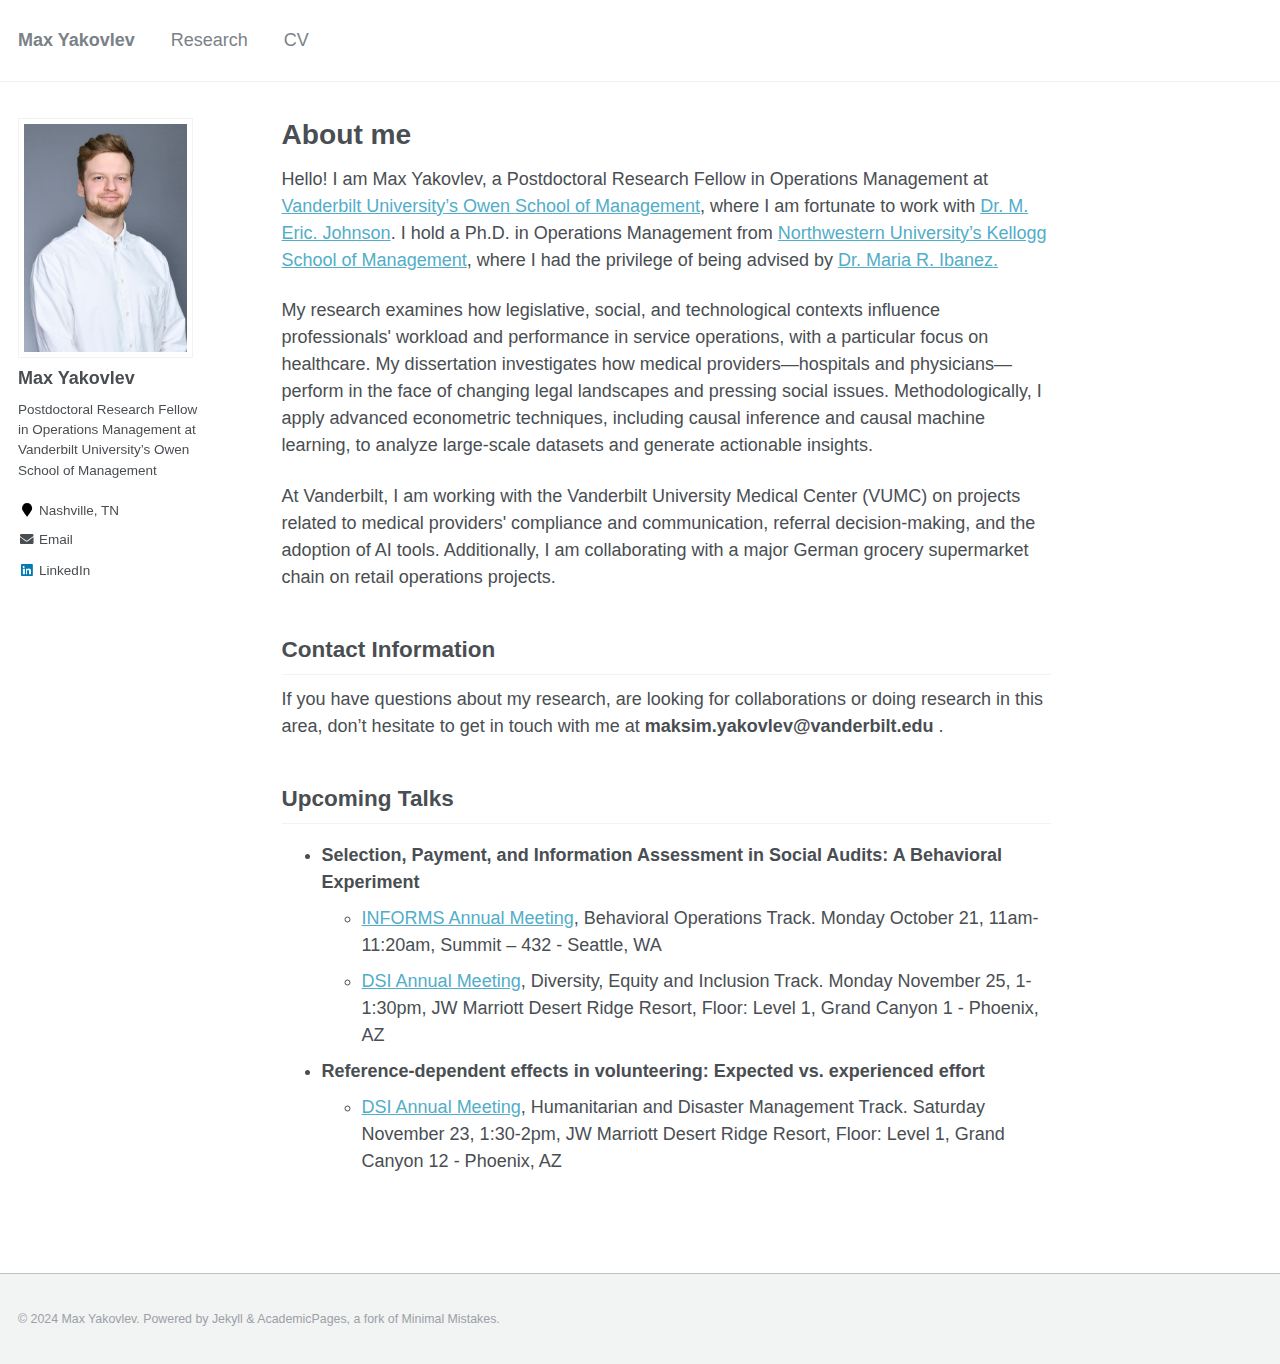
==== index.html @ 14896a66 "fixed urls" ====
<!DOCTYPE html>
<html lang="en" class="js">
<head>
 <link href="https://cdnjs.cloudflare.com/ajax/libs/font-awesome/5.15.4/css/all.min.css" rel="stylesheet">
 <meta charset="utf-8">
 <title>About me - Max Yakovlev</title>
 <!-- SEO Meta Tags -->
 <meta property="og:locale" content="en-US">
 <meta property="og:site_name" content="Max Yakovlev">
 <meta property="og:title" content="About me">
 <meta property="og:url" content="https://maxyakovlevs.github.io/">
 <meta property="og:description" content="About me">
 <link rel="canonical" href="https://maxyakovlevs.github.io/">
 <!-- Page Metadata -->
 <meta name="viewport" content="width=device-width, initial-scale=1.0">
 <meta name="HandheldFriendly" content="True">
 <meta name="MobileOptimized" content="320">
 <!-- Stylesheets -->
 <link rel="stylesheet" href="About%20me%20-%20files/main.css">
 <link rel="stylesheet" href="About%20me%20-%20files/academicons.css">
 <!-- Theme Color -->
 <meta name="theme-color" content="#ffffff">
 <!-- MathJax Config -->
 <script type="text/x-mathjax-config">
  MathJax.Hub.Config({
      TeX: { equationNumbers: { autoNumber: "all" } },
      tex2jax: {
          inlineMath: [ ['$','$'], ["\\(","\\)"] ],
          processEscapes: true
      }
  });
 </script>
 <script src="About%20me%20-%20files/MathJax.js" async></script>
</head>
<body>
<!-- Navigation -->
<div class="masthead">
 <div class="masthead__inner-wrap">
  <nav id="site-nav" class="greedy-nav">
   <ul class="visible-links">
    <li><a href="https://maxyakovlevs.github.io/">Max Yakovlev</a></li>
    <li><a href="https://maxyakovlevs.github.io/Research.html">Research</a></li>
    <li><a href="https://maxyakovlevs.github.io/CV.html">CV</a></li>
   </ul>
  </nav>
 </div>
</div>

<!-- Main Content -->
<div id="main" role="main">
 <div class="sidebar sticky">
  <div itemscope itemtype="http://schema.org/Person">
   <div class="author__avatar">
    <img src="About%20me%20-%20files/formalsolo2023.jpg" alt="Max Yakovlev">
   </div>
   <div class="author__content">
    <h3 class="author__name">Max Yakovlev</h3>
    <p class="author__bio">Postdoctoral Research Fellow in Operations Management at Vanderbilt University’s Owen School of Management</p>
   </div>
   <div class="author__urls-wrapper">
    <ul class="author__urls social-icons">
     <li><i class="fa fa-fw fa-map-marker" aria-hidden="true"></i> Nashville, TN</li>
     <li><a href="mailto:maksim.yakovlev@vanderbilt.edu"><i class="fas fa-fw fa-envelope" aria-hidden="true"></i> Email</a></li>
     <li><a href="https://www.linkedin.com/in/maxyakovlev3/"><i class="fab fa-fw fa-linkedin" aria-hidden="true"></i> LinkedIn</a></li>
    </ul>
   </div>
  </div>
 </div>

 <!-- About Section -->
 <article class="page">
  <header>
   <h1>About me</h1>
  </header>
  <section class="page__content"><p>Hello! I am Max Yakovlev, a Postdoctoral Research Fellow in Operations
   Management at <a href="https://business.vanderbilt.edu/">Vanderbilt University’s Owen School of Management</a>,
   where I am fortunate to work with <a href="https://business.vanderbilt.edu/bio/m-eric-johnson/"> Dr. M.
   Eric. Johnson</a>. I hold a Ph.D. in Operations Management
   from <a href="https://www.kellogg.northwestern.edu/">Northwestern University’s Kellogg School of Management</a>,
   where I had the privilege of being advised by <a href="https://www.kellogg.northwestern.edu/faculty/directory/ibanez_maria/">Dr.
   Maria R. Ibanez.</a></p>
 <p>My research examines how legislative, social, and technological contexts influence professionals'
  workload and performance in service operations,
  with a particular focus on healthcare. My dissertation investigates how medical providers—hospitals and
  physicians—perform in the face of changing legal landscapes and pressing social issues. Methodologically,
  I apply advanced econometric techniques, including causal inference and causal machine learning, to analyze
  large-scale datasets and generate actionable insights.</p>
 <p>At Vanderbilt, I am working with the Vanderbilt University Medical Center (VUMC) on projects related to medical
  providers' compliance and communication, referral decision-making, and the adoption of AI tools. Additionally,
  I am collaborating with a major German grocery supermarket chain on retail operations projects.</p>
   <h2 id="contact-information">Contact Information</h2>
   <p>If you have questions about my research, are looking for collaborations or
 doing research in this area, don’t hesitate to get in touch with me at <strong>maksim.yakovlev@vanderbilt.edu </strong>
    .</p><h2 id="upcoming-talks">Upcoming Talks</h2><ul><li><strong>Selection, Payment, and Information
    Assessment in Social Audits: A Behavioral Experiment</strong>
    <ul><li><a href="https://meetings.informs.org/wordpress/seattle2024/">INFORMS Annual Meeting</a>, Behavioral Operations Track.
     Monday October 21, 11am-11:20am, Summit – 432 - Seattle, WA</li>
     <li><a href="https://decisionsciences.org/conference/2024-annual-conference/">DSI Annual Meeting</a>,
 Diversity, Equity and Inclusion Track. Monday November 25, 1-1:30pm, JW
 Marriott Desert Ridge Resort, Floor: Level 1, Grand Canyon 1 - Phoenix,
 AZ</li></ul></li><li><strong>Reference-dependent effects in volunteering: Expected vs. experienced effort</strong>
    <ul><li><a href="https://decisionsciences.org/conference/2024-annual-conference/">DSI Annual Meeting</a>,
 Humanitarian and Disaster Management Track. Saturday November 23,
1:30-2pm, JW Marriott Desert Ridge Resort, Floor: Level 1, Grand Canyon
12 - Phoenix, AZ</li></ul></li></ul></section>
  <footer class="page__meta"></footer></article></div><div class="page__footer"><footer> <!-- start custom footer snippets --> <!-- end custom footer snippets --><div class="page__footer-follow"><ul class="social-icons"></ul></div><div class="page__footer-copyright">© 2024 Max Yakovlev. Powered by <a href="http://jekyllrb.com/" rel="nofollow">Jekyll</a> &amp; <a href="https://github.com/academicpages/academicpages.github.io">AcademicPages</a>, a fork of <a href="https://mademistakes.com/work/minimal-mistakes-jekyll-theme/" rel="nofollow">Minimal Mistakes</a>.</div></footer></div><script src="About%20me%20-%20files/main.min.js"></script> <script> (function(i, s, o, g, r, a, m){i['GoogleAnalyticsObject']=r;i[r]=i[r]||function(){ (i[r].q=i[r].q||[]).push(arguments)},i[r].l=1*new Date();a=s.createElement(o), m=s.getElementsByTagName(o)[0];a.async=1;a.src=g;m.parentNode.insertBefore(a,m) })(window,document,'script','//www.google-analytics.com/analytics.js','ga'); ga('create', '', 'auto'); ga('send', 'pageview'); </script>
</body></html>
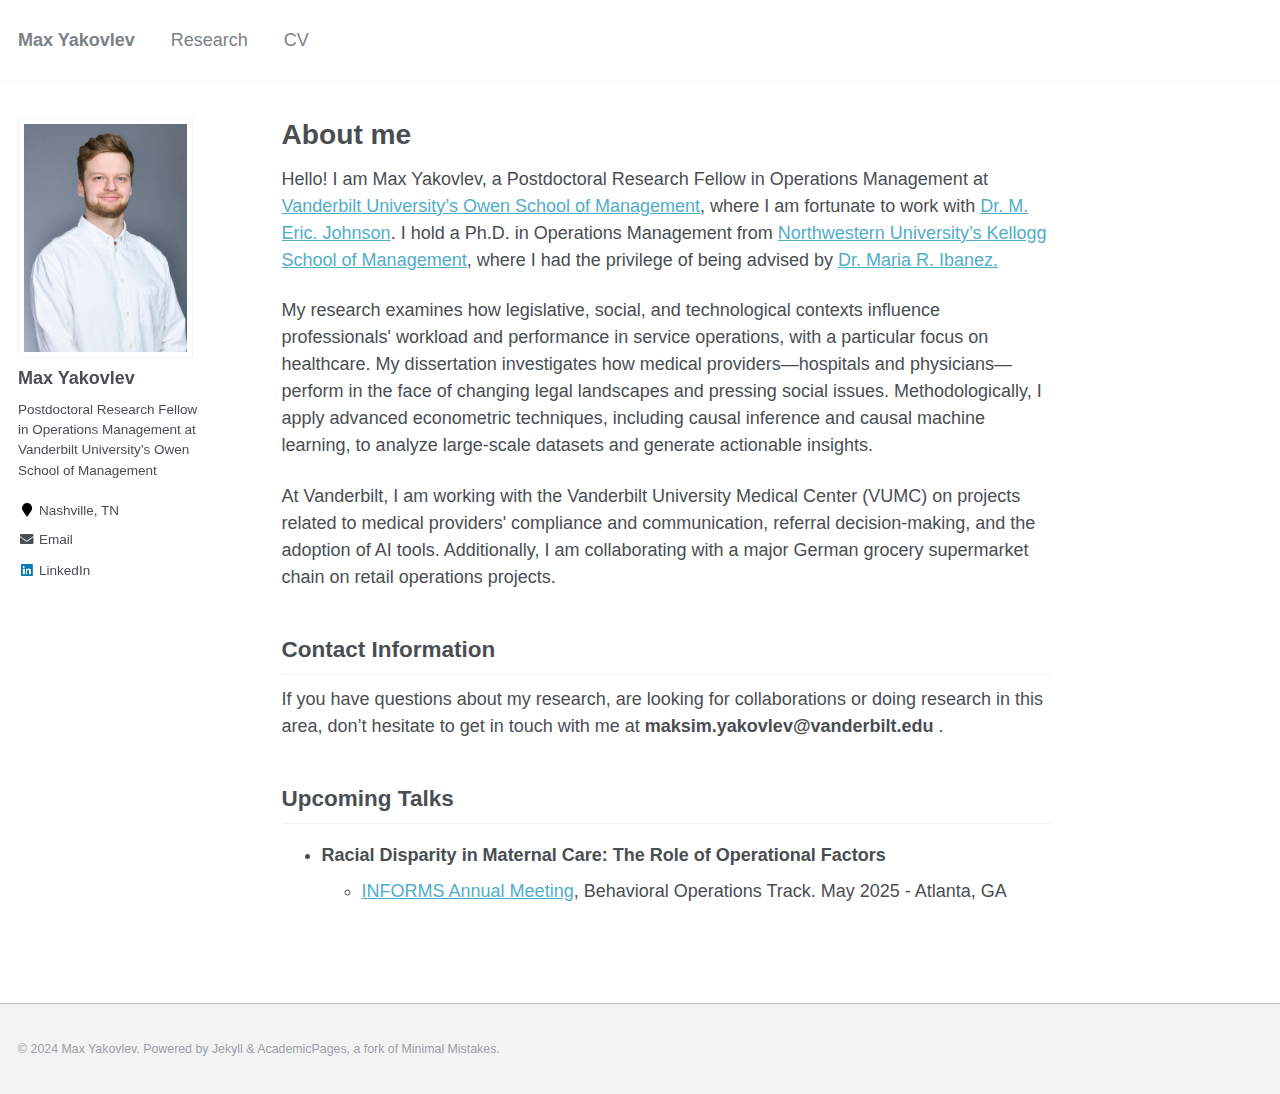
==== commit 78351e09: "Update index.html" ====
--- a/index.html
+++ b/index.html
@@ -91,17 +91,9 @@
    <h2 id="contact-information">Contact Information</h2>
    <p>If you have questions about my research, are looking for collaborations or
  doing research in this area, don’t hesitate to get in touch with me at <strong>maksim.yakovlev@vanderbilt.edu </strong>
-    .</p><h2 id="upcoming-talks">Upcoming Talks</h2><ul><li><strong>Selection, Payment, and Information
-    Assessment in Social Audits: A Behavioral Experiment</strong>
+    .</p><h2 id="upcoming-talks">Upcoming Talks</h2><ul><li><strong>Racial Disparity in Maternal Care: The Role of Operational Factors</strong>
     <ul><li><a href="https://meetings.informs.org/wordpress/seattle2024/">INFORMS Annual Meeting</a>, Behavioral Operations Track.
-     Monday October 21, 11am-11:20am, Summit – 432 - Seattle, WA</li>
-     <li><a href="https://decisionsciences.org/conference/2024-annual-conference/">DSI Annual Meeting</a>,
- Diversity, Equity and Inclusion Track. Monday November 25, 1-1:30pm, JW
- Marriott Desert Ridge Resort, Floor: Level 1, Grand Canyon 1 - Phoenix,
- AZ</li></ul></li><li><strong>Reference-dependent effects in volunteering: Expected vs. experienced effort</strong>
-    <ul><li><a href="https://decisionsciences.org/conference/2024-annual-conference/">DSI Annual Meeting</a>,
- Humanitarian and Disaster Management Track. Saturday November 23,
-1:30-2pm, JW Marriott Desert Ridge Resort, Floor: Level 1, Grand Canyon
-12 - Phoenix, AZ</li></ul></li></ul></section>
+     May 2025 - Atlanta, GA</li></ul>
+    </li></ul></section>
   <footer class="page__meta"></footer></article></div><div class="page__footer"><footer> <!-- start custom footer snippets --> <!-- end custom footer snippets --><div class="page__footer-follow"><ul class="social-icons"></ul></div><div class="page__footer-copyright">© 2024 Max Yakovlev. Powered by <a href="http://jekyllrb.com/" rel="nofollow">Jekyll</a> &amp; <a href="https://github.com/academicpages/academicpages.github.io">AcademicPages</a>, a fork of <a href="https://mademistakes.com/work/minimal-mistakes-jekyll-theme/" rel="nofollow">Minimal Mistakes</a>.</div></footer></div><script src="About%20me%20-%20files/main.min.js"></script> <script> (function(i, s, o, g, r, a, m){i['GoogleAnalyticsObject']=r;i[r]=i[r]||function(){ (i[r].q=i[r].q||[]).push(arguments)},i[r].l=1*new Date();a=s.createElement(o), m=s.getElementsByTagName(o)[0];a.async=1;a.src=g;m.parentNode.insertBefore(a,m) })(window,document,'script','//www.google-analytics.com/analytics.js','ga'); ga('create', '', 'auto'); ga('send', 'pageview'); </script>
-</body></html>+</body></html>
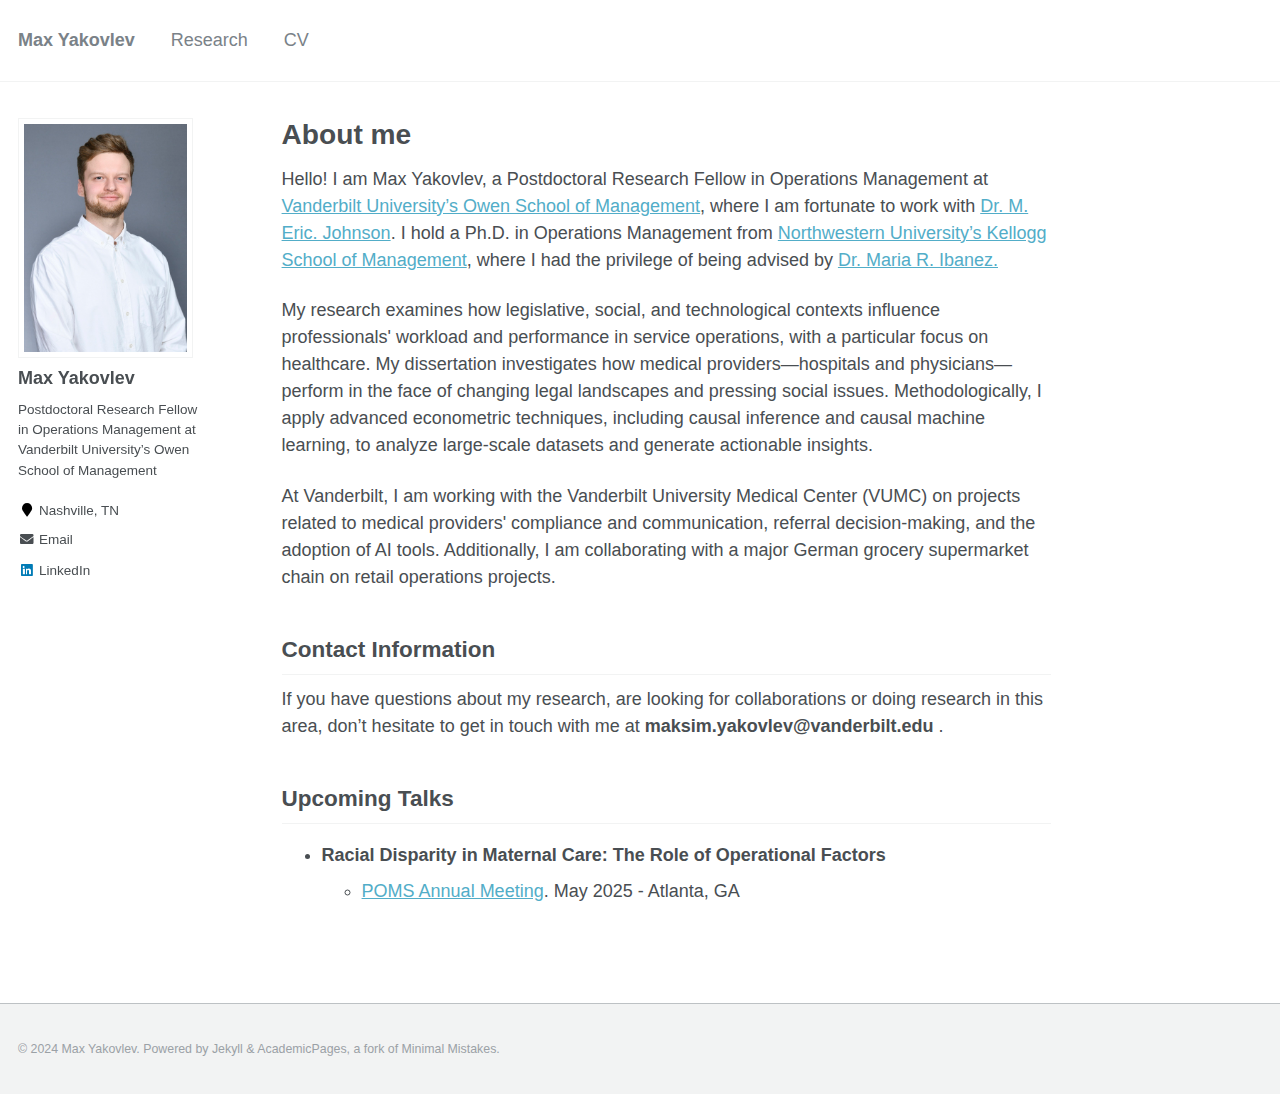
==== commit 3f70e675: "Update index.html" ====
--- a/index.html
+++ b/index.html
@@ -92,7 +92,7 @@
    <p>If you have questions about my research, are looking for collaborations or
  doing research in this area, don’t hesitate to get in touch with me at <strong>maksim.yakovlev@vanderbilt.edu </strong>
     .</p><h2 id="upcoming-talks">Upcoming Talks</h2><ul><li><strong>Racial Disparity in Maternal Care: The Role of Operational Factors</strong>
-    <ul><li><a href="https://meetings.informs.org/wordpress/seattle2024/">INFORMS Annual Meeting</a>, Behavioral Operations Track.
+    <ul><li><a href="https://meetings.informs.org/wordpress/seattle2024/">POMS Annual Meeting</a>.
      May 2025 - Atlanta, GA</li></ul>
     </li></ul></section>
   <footer class="page__meta"></footer></article></div><div class="page__footer"><footer> <!-- start custom footer snippets --> <!-- end custom footer snippets --><div class="page__footer-follow"><ul class="social-icons"></ul></div><div class="page__footer-copyright">© 2024 Max Yakovlev. Powered by <a href="http://jekyllrb.com/" rel="nofollow">Jekyll</a> &amp; <a href="https://github.com/academicpages/academicpages.github.io">AcademicPages</a>, a fork of <a href="https://mademistakes.com/work/minimal-mistakes-jekyll-theme/" rel="nofollow">Minimal Mistakes</a>.</div></footer></div><script src="About%20me%20-%20files/main.min.js"></script> <script> (function(i, s, o, g, r, a, m){i['GoogleAnalyticsObject']=r;i[r]=i[r]||function(){ (i[r].q=i[r].q||[]).push(arguments)},i[r].l=1*new Date();a=s.createElement(o), m=s.getElementsByTagName(o)[0];a.async=1;a.src=g;m.parentNode.insertBefore(a,m) })(window,document,'script','//www.google-analytics.com/analytics.js','ga'); ga('create', '', 'auto'); ga('send', 'pageview'); </script>
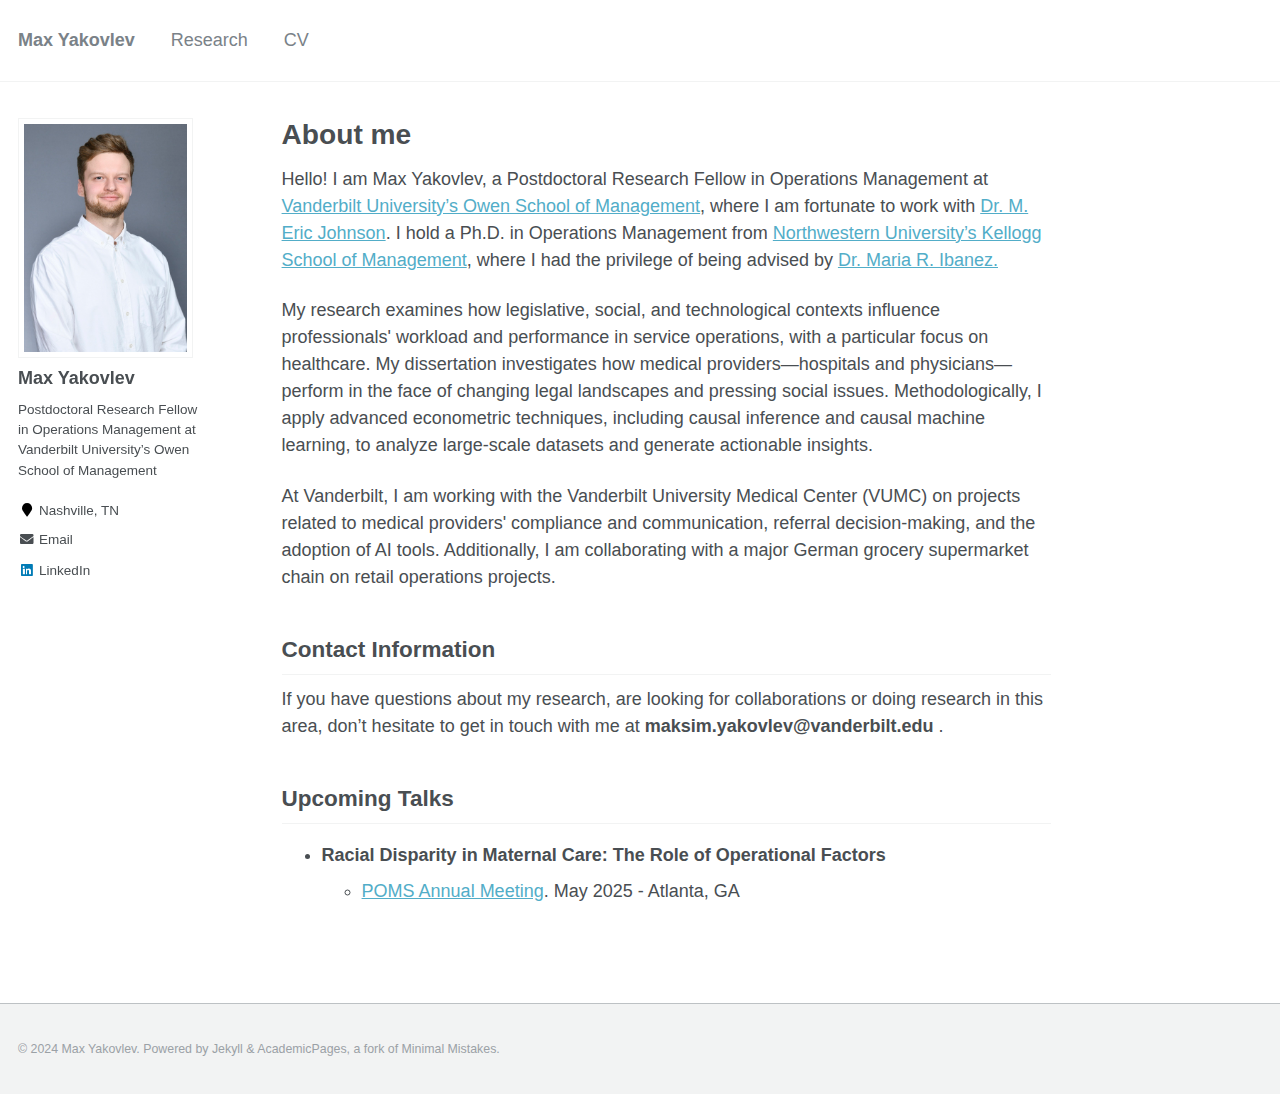
==== commit b3bb82aa: "Update index.html" ====
--- a/index.html
+++ b/index.html
@@ -75,7 +75,7 @@
   <section class="page__content"><p>Hello! I am Max Yakovlev, a Postdoctoral Research Fellow in Operations
    Management at <a href="https://business.vanderbilt.edu/">Vanderbilt University’s Owen School of Management</a>,
    where I am fortunate to work with <a href="https://business.vanderbilt.edu/bio/m-eric-johnson/"> Dr. M.
-   Eric. Johnson</a>. I hold a Ph.D. in Operations Management
+   Eric Johnson</a>. I hold a Ph.D. in Operations Management
    from <a href="https://www.kellogg.northwestern.edu/">Northwestern University’s Kellogg School of Management</a>,
    where I had the privilege of being advised by <a href="https://www.kellogg.northwestern.edu/faculty/directory/ibanez_maria/">Dr.
    Maria R. Ibanez.</a></p>
@@ -92,7 +92,7 @@
    <p>If you have questions about my research, are looking for collaborations or
  doing research in this area, don’t hesitate to get in touch with me at <strong>maksim.yakovlev@vanderbilt.edu </strong>
     .</p><h2 id="upcoming-talks">Upcoming Talks</h2><ul><li><strong>Racial Disparity in Maternal Care: The Role of Operational Factors</strong>
-    <ul><li><a href="https://meetings.informs.org/wordpress/seattle2024/">POMS Annual Meeting</a>.
+    <ul><li><a href="https://pomsmeetings.org/conf-2025/">POMS Annual Meeting</a>.
      May 2025 - Atlanta, GA</li></ul>
     </li></ul></section>
   <footer class="page__meta"></footer></article></div><div class="page__footer"><footer> <!-- start custom footer snippets --> <!-- end custom footer snippets --><div class="page__footer-follow"><ul class="social-icons"></ul></div><div class="page__footer-copyright">© 2024 Max Yakovlev. Powered by <a href="http://jekyllrb.com/" rel="nofollow">Jekyll</a> &amp; <a href="https://github.com/academicpages/academicpages.github.io">AcademicPages</a>, a fork of <a href="https://mademistakes.com/work/minimal-mistakes-jekyll-theme/" rel="nofollow">Minimal Mistakes</a>.</div></footer></div><script src="About%20me%20-%20files/main.min.js"></script> <script> (function(i, s, o, g, r, a, m){i['GoogleAnalyticsObject']=r;i[r]=i[r]||function(){ (i[r].q=i[r].q||[]).push(arguments)},i[r].l=1*new Date();a=s.createElement(o), m=s.getElementsByTagName(o)[0];a.async=1;a.src=g;m.parentNode.insertBefore(a,m) })(window,document,'script','//www.google-analytics.com/analytics.js','ga'); ga('create', '', 'auto'); ga('send', 'pageview'); </script>
